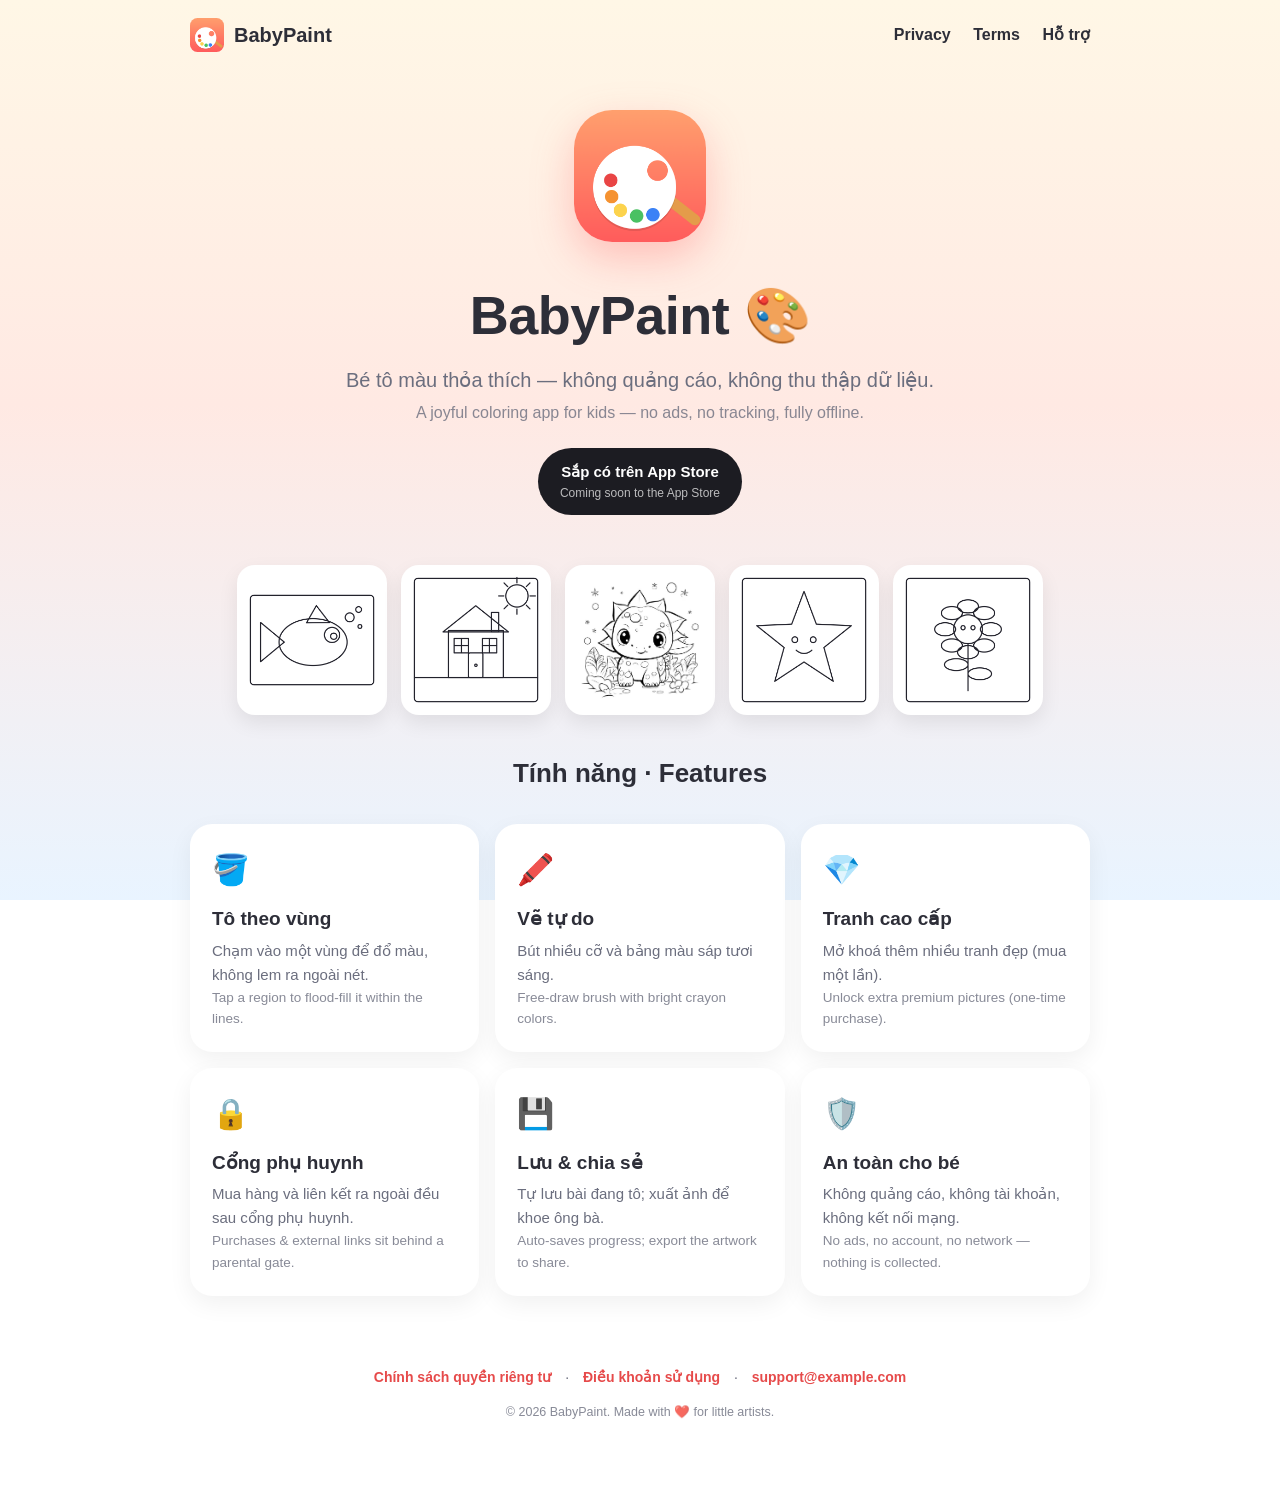
==== index.html @ e0204a0e "BabyPaint landing page (VN+EN) + privacy & terms" ====
<!DOCTYPE html>
<html lang="vi">
<head>
  <meta charset="utf-8" />
  <meta name="viewport" content="width=device-width, initial-scale=1" />
  <title>BabyPaint — Ứng dụng tô màu cho bé</title>
  <meta name="description" content="BabyPaint — ứng dụng tô màu cho trẻ em. Tô theo vùng, vẽ tự do, không quảng cáo, không thu thập dữ liệu. A coloring app for kids: no ads, no tracking, fully offline." />
  <link rel="icon" href="assets/icon.png" />
  <link rel="stylesheet" href="styles.css" />
</head>
<body>
  <nav class="nav">
    <span class="brand"><img src="assets/icon.png" alt="BabyPaint" /> BabyPaint</span>
    <span class="links">
      <a href="/privacy">Privacy</a>
      <a href="/terms">Terms</a>
      <a href="#support">Hỗ trợ</a>
    </span>
  </nav>

  <header class="hero">
    <img class="icon" src="assets/icon.png" alt="BabyPaint icon" />
    <h1>BabyPaint 🎨</h1>
    <p class="tagline">
      Bé tô màu thỏa thích — không quảng cáo, không thu thập dữ liệu.
      <span class="en">A joyful coloring app for kids — no ads, no tracking, fully offline.</span>
    </p>
    <div class="badge">Sắp có trên App Store<span class="sub">Coming soon to the App Store</span></div>
  </header>

  <main class="wrap">
    <section class="gallery">
      <img src="assets/fish.png" alt="Chú cá" />
      <img src="assets/house.png" alt="Ngôi nhà" />
      <img src="assets/dino1.jpg" alt="Khủng long" />
      <img src="assets/star.png" alt="Ngôi sao" />
      <img src="assets/flower.png" alt="Bông hoa" />
    </section>

    <h2 class="section-title">Tính năng · Features</h2>
    <section class="features">
      <div class="card">
        <div class="emoji">🪣</div>
        <h3>Tô theo vùng</h3>
        <p>Chạm vào một vùng để đổ màu, không lem ra ngoài nét.
          <span class="en">Tap a region to flood-fill it within the lines.</span></p>
      </div>
      <div class="card">
        <div class="emoji">🖍️</div>
        <h3>Vẽ tự do</h3>
        <p>Bút nhiều cỡ và bảng màu sáp tươi sáng.
          <span class="en">Free-draw brush with bright crayon colors.</span></p>
      </div>
      <div class="card">
        <div class="emoji">💎</div>
        <h3>Tranh cao cấp</h3>
        <p>Mở khoá thêm nhiều tranh đẹp (mua một lần).
          <span class="en">Unlock extra premium pictures (one-time purchase).</span></p>
      </div>
      <div class="card">
        <div class="emoji">🔒</div>
        <h3>Cổng phụ huynh</h3>
        <p>Mua hàng và liên kết ra ngoài đều sau cổng phụ huynh.
          <span class="en">Purchases &amp; external links sit behind a parental gate.</span></p>
      </div>
      <div class="card">
        <div class="emoji">💾</div>
        <h3>Lưu &amp; chia sẻ</h3>
        <p>Tự lưu bài đang tô; xuất ảnh để khoe ông bà.
          <span class="en">Auto-saves progress; export the artwork to share.</span></p>
      </div>
      <div class="card">
        <div class="emoji">🛡️</div>
        <h3>An toàn cho bé</h3>
        <p>Không quảng cáo, không tài khoản, không kết nối mạng.
          <span class="en">No ads, no account, no network — nothing is collected.</span></p>
      </div>
    </section>
  </main>

  <footer class="footer" id="support">
    <div class="links">
      <a href="/privacy">Chính sách quyền riêng tư</a> ·
      <a href="/terms">Điều khoản sử dụng</a> ·
      <a href="mailto:support@example.com">support@example.com</a>
    </div>
    <p class="small">© 2026 BabyPaint. Made with ❤️ for little artists.</p>
  </footer>
</body>
</html>
---- styles.css ----
:root {
  --coral: #ff6b6b;
  --coral-dark: #e64a4a;
  --ink: #2d2e38;
  --muted: #6b6e7e;
  --card: #ffffff;
  --radius: 22px;
}

* { box-sizing: border-box; }

html { scroll-behavior: smooth; }

body {
  margin: 0;
  font-family: -apple-system, BlinkMacSystemFont, "Segoe UI", Roboto, "Helvetica Neue", Arial, sans-serif;
  color: var(--ink);
  line-height: 1.6;
  background: linear-gradient(180deg, #fff7e6 0%, #ffe9e3 45%, #e9f4ff 100%);
  background-attachment: fixed;
  -webkit-font-smoothing: antialiased;
}

a { color: var(--coral-dark); text-decoration: none; }
a:hover { text-decoration: underline; }

.wrap { max-width: 940px; margin: 0 auto; padding: 0 20px; }

/* Nav */
.nav {
  display: flex; align-items: center; justify-content: space-between;
  padding: 18px 20px; max-width: 940px; margin: 0 auto;
}
.nav .brand { display: flex; align-items: center; gap: 10px; font-weight: 800; font-size: 20px; }
.nav .brand img { width: 34px; height: 34px; border-radius: 22%; }
.nav .links a { margin-left: 18px; font-weight: 600; color: var(--ink); }

/* Hero */
.hero { text-align: center; padding: 40px 20px 16px; }
.hero img.icon {
  width: 132px; height: 132px; border-radius: 29%;
  box-shadow: 0 16px 40px rgba(255,107,107,.35);
}
.hero h1 { font-size: clamp(34px, 6vw, 54px); margin: 22px 0 6px; font-weight: 900; letter-spacing: -.5px; }
.hero .tagline { font-size: 20px; color: var(--muted); margin: 0 auto; max-width: 640px; }
.hero .tagline .en { display: block; font-size: 16px; opacity: .8; margin-top: 4px; }

.badge {
  display: inline-block; margin-top: 22px; padding: 12px 22px; border-radius: 999px;
  background: #1c1c22; color: #fff; font-weight: 700; font-size: 15px;
}
.badge .sub { display:block; font-size: 12px; font-weight: 500; opacity:.7; }

/* Gallery */
.gallery { display: flex; gap: 14px; justify-content: center; flex-wrap: wrap; padding: 34px 20px 8px; }
.gallery img {
  width: 150px; height: 150px; object-fit: contain; background: #fff;
  border-radius: 18px; padding: 8px; box-shadow: 0 8px 20px rgba(0,0,0,.08);
}

/* Features */
.features { display: grid; grid-template-columns: repeat(auto-fit, minmax(240px, 1fr)); gap: 16px; padding: 30px 0; }
.card {
  background: var(--card); border-radius: var(--radius); padding: 22px;
  box-shadow: 0 8px 24px rgba(0,0,0,.06);
}
.card .emoji { font-size: 30px; }
.card h3 { margin: 10px 0 4px; font-size: 19px; }
.card p { margin: 0; color: var(--muted); font-size: 15px; }
.card p .en { display: block; opacity: .8; font-size: 13.5px; }

/* Section heading */
.section-title { text-align:center; font-size: 26px; font-weight: 800; margin: 30px 0 0; }

/* Footer */
.footer { text-align: center; color: var(--muted); padding: 40px 20px 56px; font-size: 14px; }
.footer .links a { margin: 0 10px; font-weight: 600; }
.footer .small { margin-top: 14px; font-size: 12.5px; opacity: .8; }

/* Document pages (privacy / terms) */
.doc { background: var(--card); border-radius: var(--radius); padding: 30px 28px; margin: 20px 0 40px; box-shadow: 0 8px 24px rgba(0,0,0,.06); }
.doc h1 { font-size: 30px; margin: 0 0 4px; }
.doc h2 { font-size: 20px; margin: 26px 0 8px; }
.doc .updated { color: var(--muted); font-size: 14px; margin: 0 0 8px; }
.doc ul { padding-left: 20px; }
.doc li { margin: 6px 0; }
.lang-pill {
  display:inline-block; margin: 28px 0 4px; padding: 5px 14px; border-radius: 999px;
  background: var(--coral); color:#fff; font-weight:700; font-size: 13px;
}
.divider { border: none; border-top: 2px dashed #e3c9c9; margin: 34px 0; }
.back { display:inline-block; margin-top: 8px; font-weight: 600; }
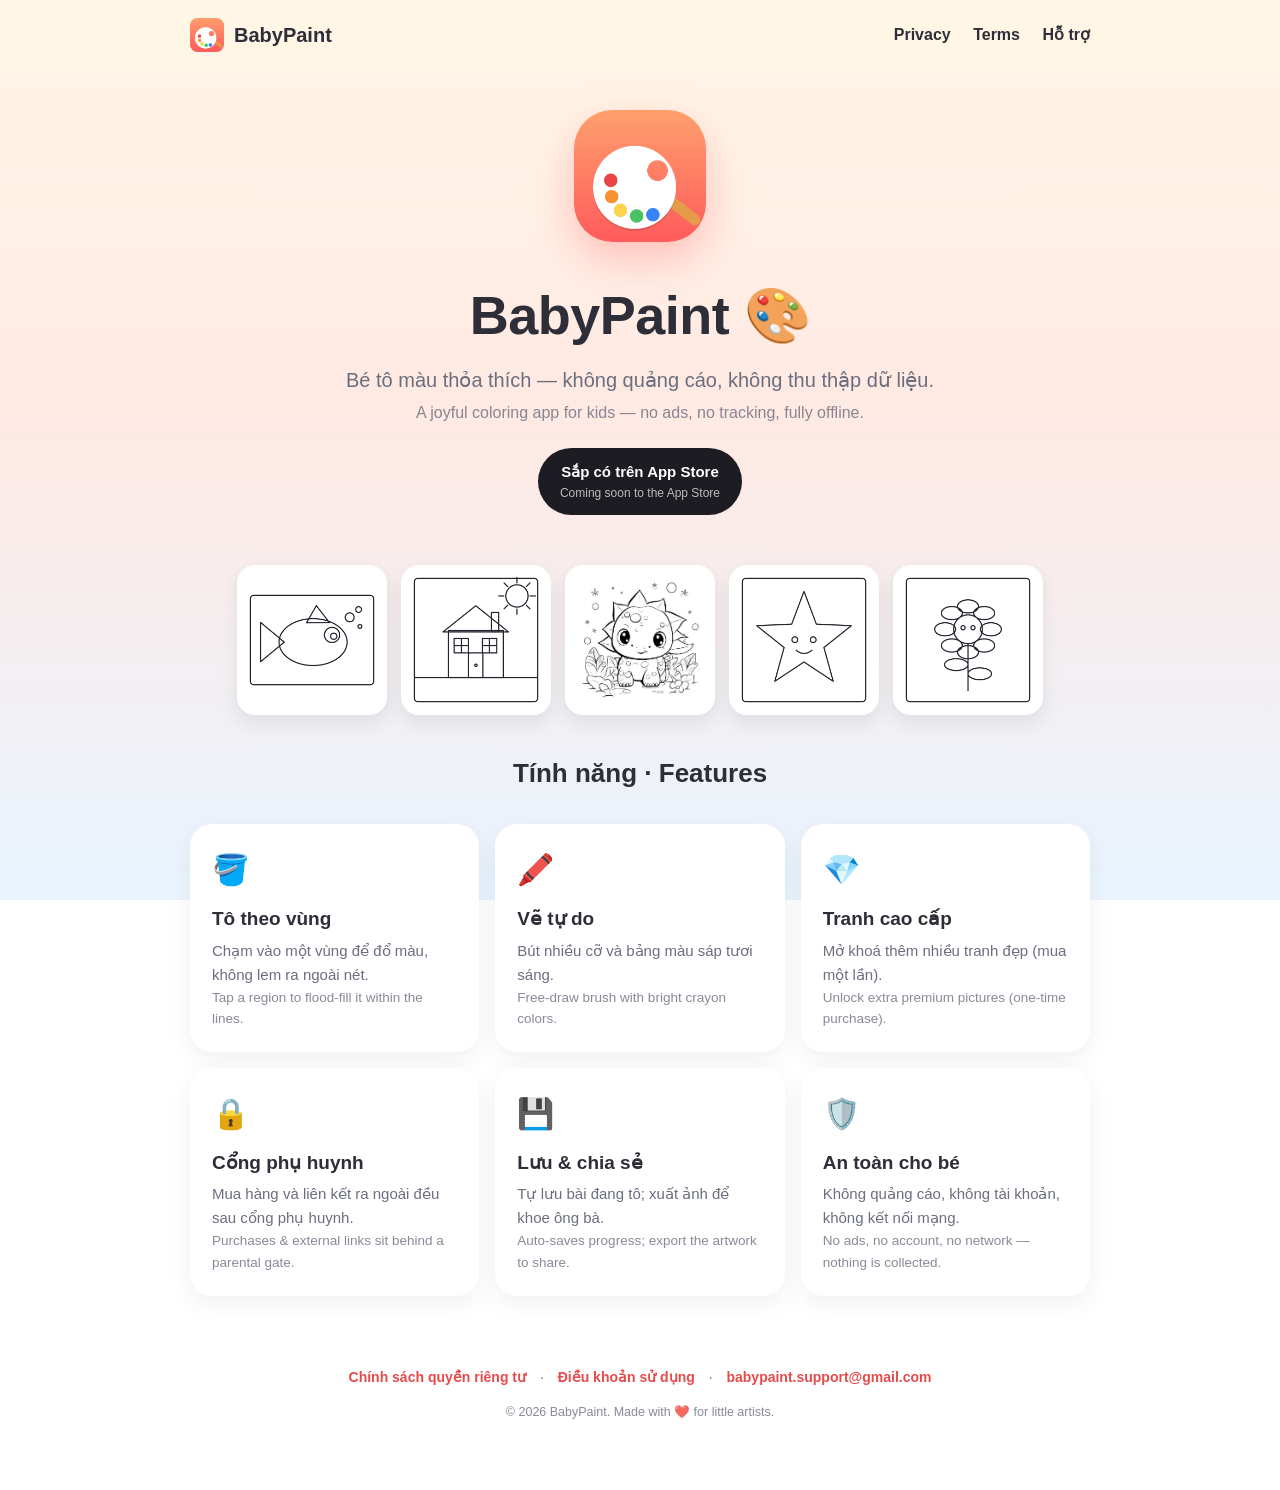
==== commit eac754fa: "Set real support email (babypaint.support@gmail.com) Replace support@example.com placeholder across " ====
--- a/index.html
+++ b/index.html
@@ -82,7 +82,7 @@
     <div class="links">
       <a href="/privacy">Chính sách quyền riêng tư</a> ·
       <a href="/terms">Điều khoản sử dụng</a> ·
-      <a href="mailto:support@example.com">support@example.com</a>
+      <a href="mailto:babypaint.support@gmail.com">babypaint.support@gmail.com</a>
     </div>
     <p class="small">© 2026 BabyPaint. Made with ❤️ for little artists.</p>
   </footer>
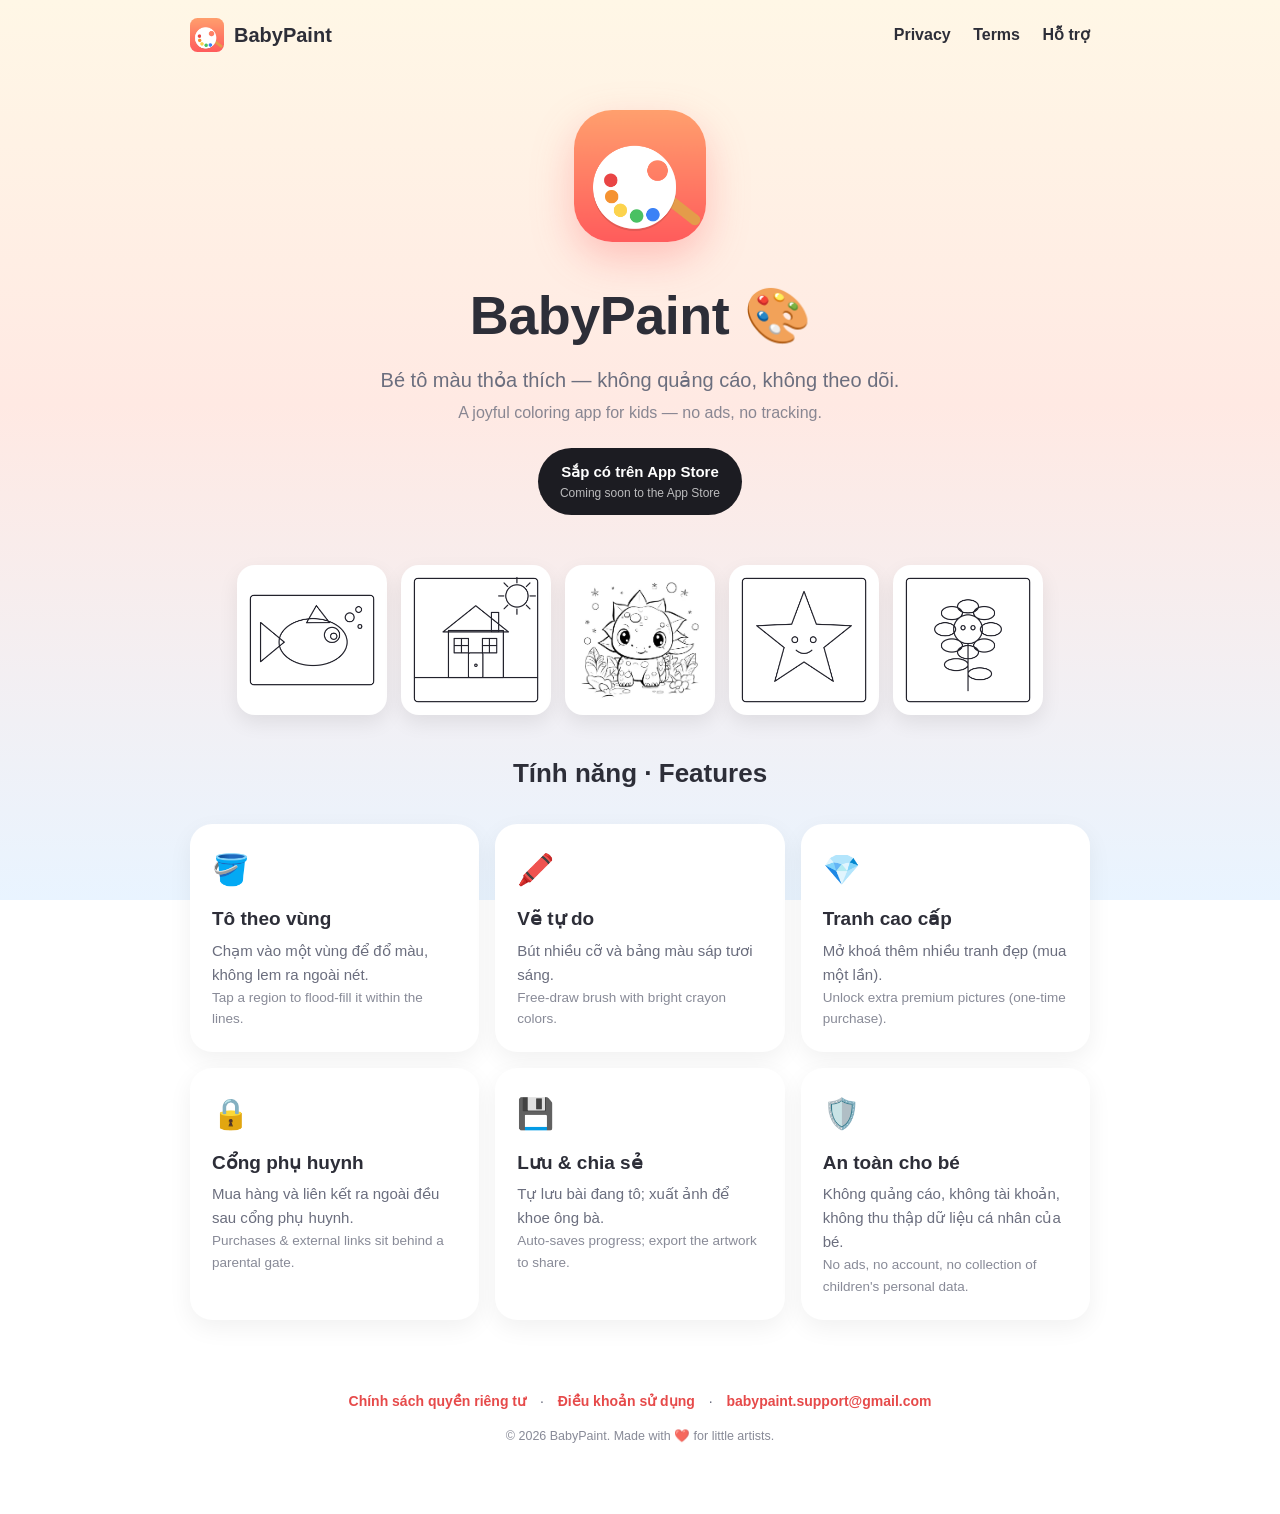
==== commit 8188cc3e: "Fix inaccurate "no network / fully offline" claims on home page The app now makes a network call (Fi" ====
--- a/index.html
+++ b/index.html
@@ -4,7 +4,7 @@
   <meta charset="utf-8" />
   <meta name="viewport" content="width=device-width, initial-scale=1" />
   <title>BabyPaint — Ứng dụng tô màu cho bé</title>
-  <meta name="description" content="BabyPaint — ứng dụng tô màu cho trẻ em. Tô theo vùng, vẽ tự do, không quảng cáo, không thu thập dữ liệu. A coloring app for kids: no ads, no tracking, fully offline." />
+  <meta name="description" content="BabyPaint — ứng dụng tô màu cho trẻ em. Tô theo vùng, vẽ tự do, không quảng cáo, không theo dõi. A coloring app for kids: no ads, no tracking." />
   <link rel="icon" href="assets/icon.png" />
   <link rel="stylesheet" href="styles.css" />
 </head>
@@ -22,8 +22,8 @@
     <img class="icon" src="assets/icon.png" alt="BabyPaint icon" />
     <h1>BabyPaint 🎨</h1>
     <p class="tagline">
-      Bé tô màu thỏa thích — không quảng cáo, không thu thập dữ liệu.
-      <span class="en">A joyful coloring app for kids — no ads, no tracking, fully offline.</span>
+      Bé tô màu thỏa thích — không quảng cáo, không theo dõi.
+      <span class="en">A joyful coloring app for kids — no ads, no tracking.</span>
     </p>
     <div class="badge">Sắp có trên App Store<span class="sub">Coming soon to the App Store</span></div>
   </header>
@@ -72,8 +72,8 @@
       <div class="card">
         <div class="emoji">🛡️</div>
         <h3>An toàn cho bé</h3>
-        <p>Không quảng cáo, không tài khoản, không kết nối mạng.
-          <span class="en">No ads, no account, no network — nothing is collected.</span></p>
+        <p>Không quảng cáo, không tài khoản, không thu thập dữ liệu cá nhân của bé.
+          <span class="en">No ads, no account, no collection of children's personal data.</span></p>
       </div>
     </section>
   </main>
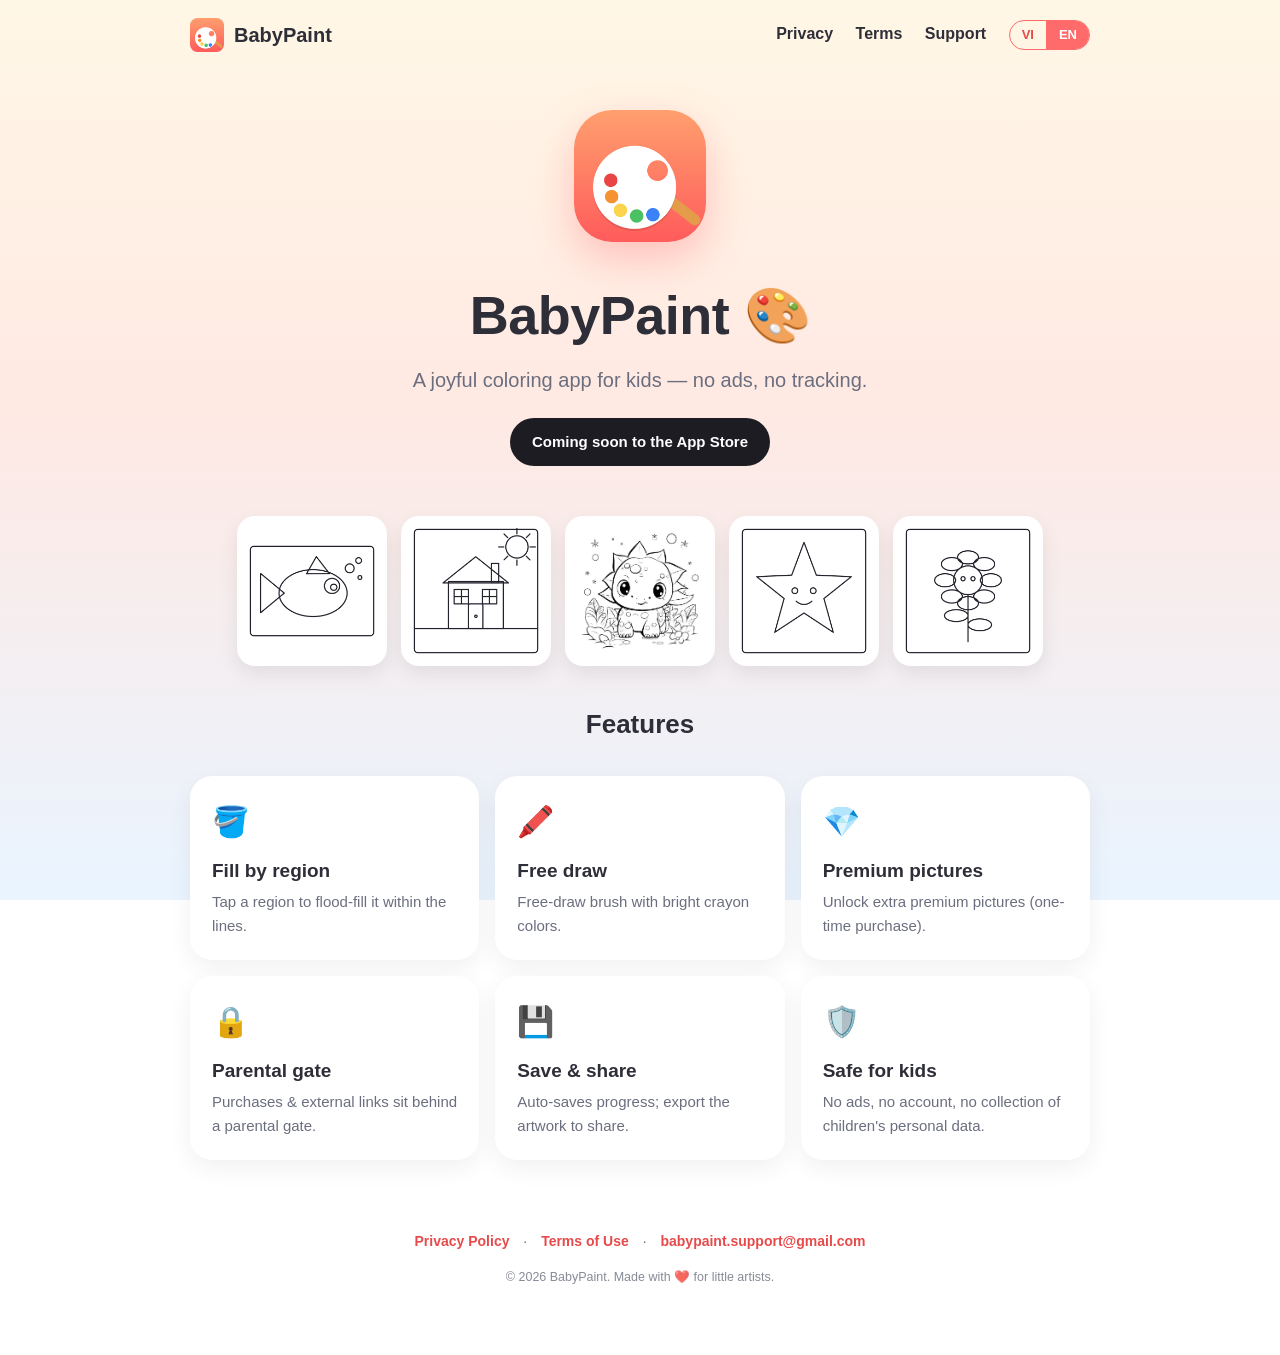
==== commit bee59a73: "Add VI/EN language switcher to landing pages Replace the always-bilingual layout with a VI | EN togg" ====
--- a/index.html
+++ b/index.html
@@ -1,5 +1,9 @@
 <!DOCTYPE html>
-<html lang="vi">
+<html lang="vi" class="lang-vi"
+  data-title-vi="BabyPaint — Ứng dụng tô màu cho bé"
+  data-title-en="BabyPaint — A coloring app for kids"
+  data-desc-vi="BabyPaint — ứng dụng tô màu cho trẻ em. Tô theo vùng, vẽ tự do, không quảng cáo, không theo dõi."
+  data-desc-en="BabyPaint — a coloring app for kids: fill by region, free-draw, no ads, no tracking.">
 <head>
   <meta charset="utf-8" />
   <meta name="viewport" content="width=device-width, initial-scale=1" />
@@ -7,14 +11,31 @@
   <meta name="description" content="BabyPaint — ứng dụng tô màu cho trẻ em. Tô theo vùng, vẽ tự do, không quảng cáo, không theo dõi. A coloring app for kids: no ads, no tracking." />
   <link rel="icon" href="assets/icon.png" />
   <link rel="stylesheet" href="styles.css" />
+  <script>
+    /* Set language ASAP to avoid a flash of the wrong language. */
+    (function () {
+      try {
+        var s = localStorage.getItem('bp-lang');
+        var l = (s === 'vi' || s === 'en') ? s
+          : ((navigator.language || 'vi').toLowerCase().indexOf('vi') === 0 ? 'vi' : 'en');
+        var d = document.documentElement;
+        d.classList.remove('lang-vi', 'lang-en');
+        d.classList.add('lang-' + l);
+      } catch (e) {}
+    })();
+  </script>
 </head>
 <body>
   <nav class="nav">
     <span class="brand"><img src="assets/icon.png" alt="BabyPaint" /> BabyPaint</span>
     <span class="links">
-      <a href="/privacy">Privacy</a>
-      <a href="/terms">Terms</a>
-      <a href="#support">Hỗ trợ</a>
+      <a href="/privacy"><span class="t-vi">Quyền riêng tư</span><span class="t-en">Privacy</span></a>
+      <a href="/terms"><span class="t-vi">Điều khoản</span><span class="t-en">Terms</span></a>
+      <a href="#support"><span class="t-vi">Hỗ trợ</span><span class="t-en">Support</span></a>
+      <span class="lang-switch" role="group" aria-label="Ngôn ngữ / Language">
+        <button type="button" data-set-lang="vi" aria-pressed="true">VI</button>
+        <button type="button" data-set-lang="en" aria-pressed="false">EN</button>
+      </span>
     </span>
   </nav>
 
@@ -22,69 +43,89 @@
     <img class="icon" src="assets/icon.png" alt="BabyPaint icon" />
     <h1>BabyPaint 🎨</h1>
     <p class="tagline">
-      Bé tô màu thỏa thích — không quảng cáo, không theo dõi.
-      <span class="en">A joyful coloring app for kids — no ads, no tracking.</span>
+      <span class="t-vi">Bé tô màu thỏa thích — không quảng cáo, không theo dõi.</span>
+      <span class="t-en">A joyful coloring app for kids — no ads, no tracking.</span>
     </p>
-    <div class="badge">Sắp có trên App Store<span class="sub">Coming soon to the App Store</span></div>
+    <div class="badge">
+      <span class="t-vi">Sắp có trên App Store</span>
+      <span class="t-en">Coming soon to the App Store</span>
+    </div>
   </header>
 
   <main class="wrap">
     <section class="gallery">
-      <img src="assets/fish.png" alt="Chú cá" />
-      <img src="assets/house.png" alt="Ngôi nhà" />
-      <img src="assets/dino1.jpg" alt="Khủng long" />
-      <img src="assets/star.png" alt="Ngôi sao" />
-      <img src="assets/flower.png" alt="Bông hoa" />
+      <img src="assets/fish.png" alt="Chú cá / Fish" />
+      <img src="assets/house.png" alt="Ngôi nhà / House" />
+      <img src="assets/dino1.jpg" alt="Khủng long / Dinosaur" />
+      <img src="assets/star.png" alt="Ngôi sao / Star" />
+      <img src="assets/flower.png" alt="Bông hoa / Flower" />
     </section>
 
-    <h2 class="section-title">Tính năng · Features</h2>
+    <h2 class="section-title">
+      <span class="t-vi">Tính năng</span>
+      <span class="t-en">Features</span>
+    </h2>
     <section class="features">
       <div class="card">
         <div class="emoji">🪣</div>
-        <h3>Tô theo vùng</h3>
-        <p>Chạm vào một vùng để đổ màu, không lem ra ngoài nét.
-          <span class="en">Tap a region to flood-fill it within the lines.</span></p>
+        <h3><span class="t-vi">Tô theo vùng</span><span class="t-en">Fill by region</span></h3>
+        <p>
+          <span class="t-vi">Chạm vào một vùng để đổ màu, không lem ra ngoài nét.</span>
+          <span class="t-en">Tap a region to flood-fill it within the lines.</span>
+        </p>
       </div>
       <div class="card">
         <div class="emoji">🖍️</div>
-        <h3>Vẽ tự do</h3>
-        <p>Bút nhiều cỡ và bảng màu sáp tươi sáng.
-          <span class="en">Free-draw brush with bright crayon colors.</span></p>
+        <h3><span class="t-vi">Vẽ tự do</span><span class="t-en">Free draw</span></h3>
+        <p>
+          <span class="t-vi">Bút nhiều cỡ và bảng màu sáp tươi sáng.</span>
+          <span class="t-en">Free-draw brush with bright crayon colors.</span>
+        </p>
       </div>
       <div class="card">
         <div class="emoji">💎</div>
-        <h3>Tranh cao cấp</h3>
-        <p>Mở khoá thêm nhiều tranh đẹp (mua một lần).
-          <span class="en">Unlock extra premium pictures (one-time purchase).</span></p>
+        <h3><span class="t-vi">Tranh cao cấp</span><span class="t-en">Premium pictures</span></h3>
+        <p>
+          <span class="t-vi">Mở khoá thêm nhiều tranh đẹp (mua một lần).</span>
+          <span class="t-en">Unlock extra premium pictures (one-time purchase).</span>
+        </p>
       </div>
       <div class="card">
         <div class="emoji">🔒</div>
-        <h3>Cổng phụ huynh</h3>
-        <p>Mua hàng và liên kết ra ngoài đều sau cổng phụ huynh.
-          <span class="en">Purchases &amp; external links sit behind a parental gate.</span></p>
+        <h3><span class="t-vi">Cổng phụ huynh</span><span class="t-en">Parental gate</span></h3>
+        <p>
+          <span class="t-vi">Mua hàng và liên kết ra ngoài đều sau cổng phụ huynh.</span>
+          <span class="t-en">Purchases &amp; external links sit behind a parental gate.</span>
+        </p>
       </div>
       <div class="card">
         <div class="emoji">💾</div>
-        <h3>Lưu &amp; chia sẻ</h3>
-        <p>Tự lưu bài đang tô; xuất ảnh để khoe ông bà.
-          <span class="en">Auto-saves progress; export the artwork to share.</span></p>
+        <h3><span class="t-vi">Lưu &amp; chia sẻ</span><span class="t-en">Save &amp; share</span></h3>
+        <p>
+          <span class="t-vi">Tự lưu bài đang tô; xuất ảnh để khoe ông bà.</span>
+          <span class="t-en">Auto-saves progress; export the artwork to share.</span>
+        </p>
       </div>
       <div class="card">
         <div class="emoji">🛡️</div>
-        <h3>An toàn cho bé</h3>
-        <p>Không quảng cáo, không tài khoản, không thu thập dữ liệu cá nhân của bé.
-          <span class="en">No ads, no account, no collection of children's personal data.</span></p>
+        <h3><span class="t-vi">An toàn cho bé</span><span class="t-en">Safe for kids</span></h3>
+        <p>
+          <span class="t-vi">Không quảng cáo, không tài khoản, không thu thập dữ liệu cá nhân của bé.</span>
+          <span class="t-en">No ads, no account, no collection of children's personal data.</span>
+        </p>
       </div>
     </section>
   </main>
 
   <footer class="footer" id="support">
     <div class="links">
-      <a href="/privacy">Chính sách quyền riêng tư</a> ·
-      <a href="/terms">Điều khoản sử dụng</a> ·
+      <a href="/privacy"><span class="t-vi">Chính sách quyền riêng tư</span><span class="t-en">Privacy Policy</span></a> ·
+      <a href="/terms"><span class="t-vi">Điều khoản sử dụng</span><span class="t-en">Terms of Use</span></a> ·
       <a href="mailto:babypaint.support@gmail.com">babypaint.support@gmail.com</a>
     </div>
     <p class="small">© 2026 BabyPaint. Made with ❤️ for little artists.</p>
   </footer>
+
+  <script src="lang.js" defer></script>
 </body>
 </html>
--- a/styles.css
+++ b/styles.css
@@ -90,3 +90,22 @@
 }
 .divider { border: none; border-top: 2px dashed #e3c9c9; margin: 34px 0; }
 .back { display:inline-block; margin-top: 8px; font-weight: 600; }
+
+/* Language switching — show only the active language.
+   No JS → root keeps class "lang-vi" by default, so Vietnamese shows. */
+html.lang-en .t-vi { display: none !important; }
+html.lang-vi .t-en { display: none !important; }
+
+.lang-switch {
+  display: inline-flex; vertical-align: middle; margin-left: 18px;
+  border: 1.5px solid var(--coral); border-radius: 999px; overflow: hidden;
+}
+.lang-switch button {
+  appearance: none; border: none; background: transparent; cursor: pointer;
+  font-family: inherit; font-weight: 700; font-size: 13px; line-height: 1.4;
+  padding: 5px 12px; color: var(--coral-dark);
+}
+.lang-switch button + button { border-left: 1.5px solid var(--coral); }
+.lang-switch button[aria-pressed="true"] { background: var(--coral); color: #fff; }
+.lang-switch button:hover { background: rgba(255,107,107,.14); }
+.lang-switch button[aria-pressed="true"]:hover { background: var(--coral); }
